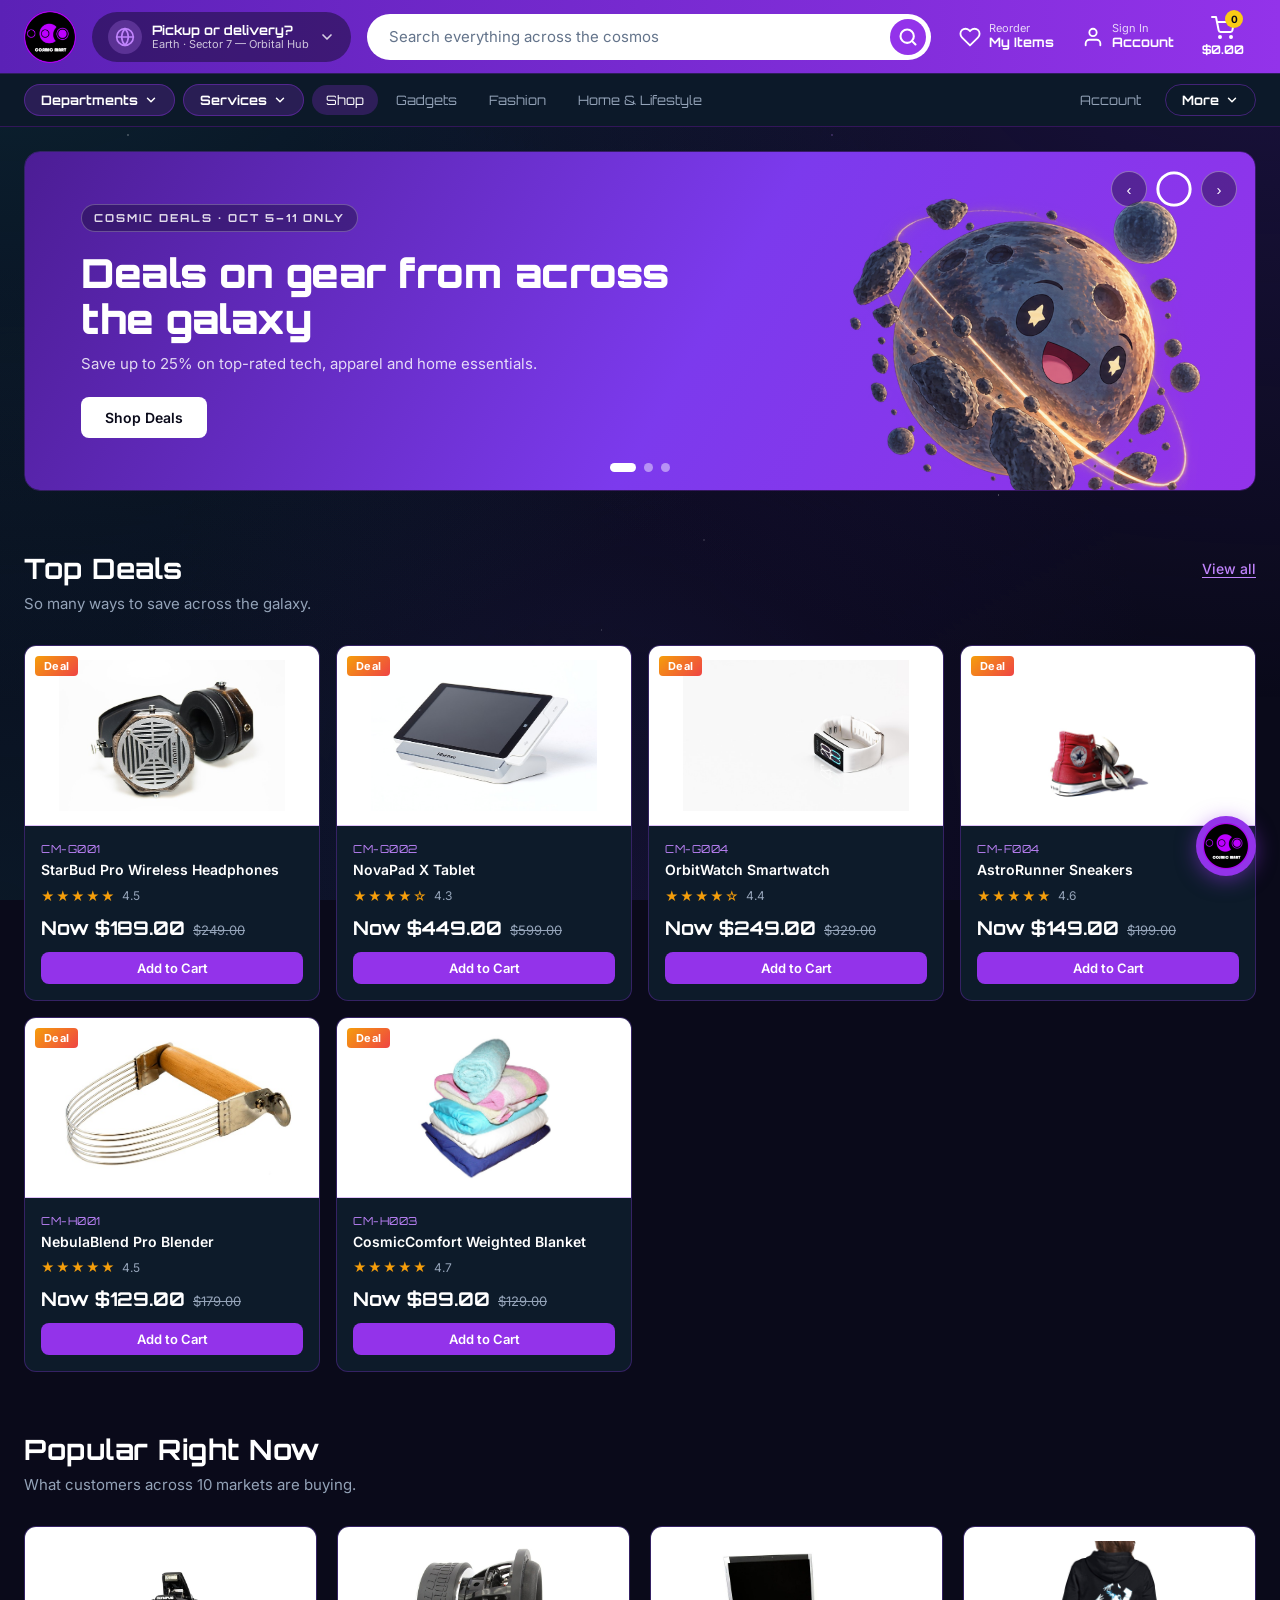
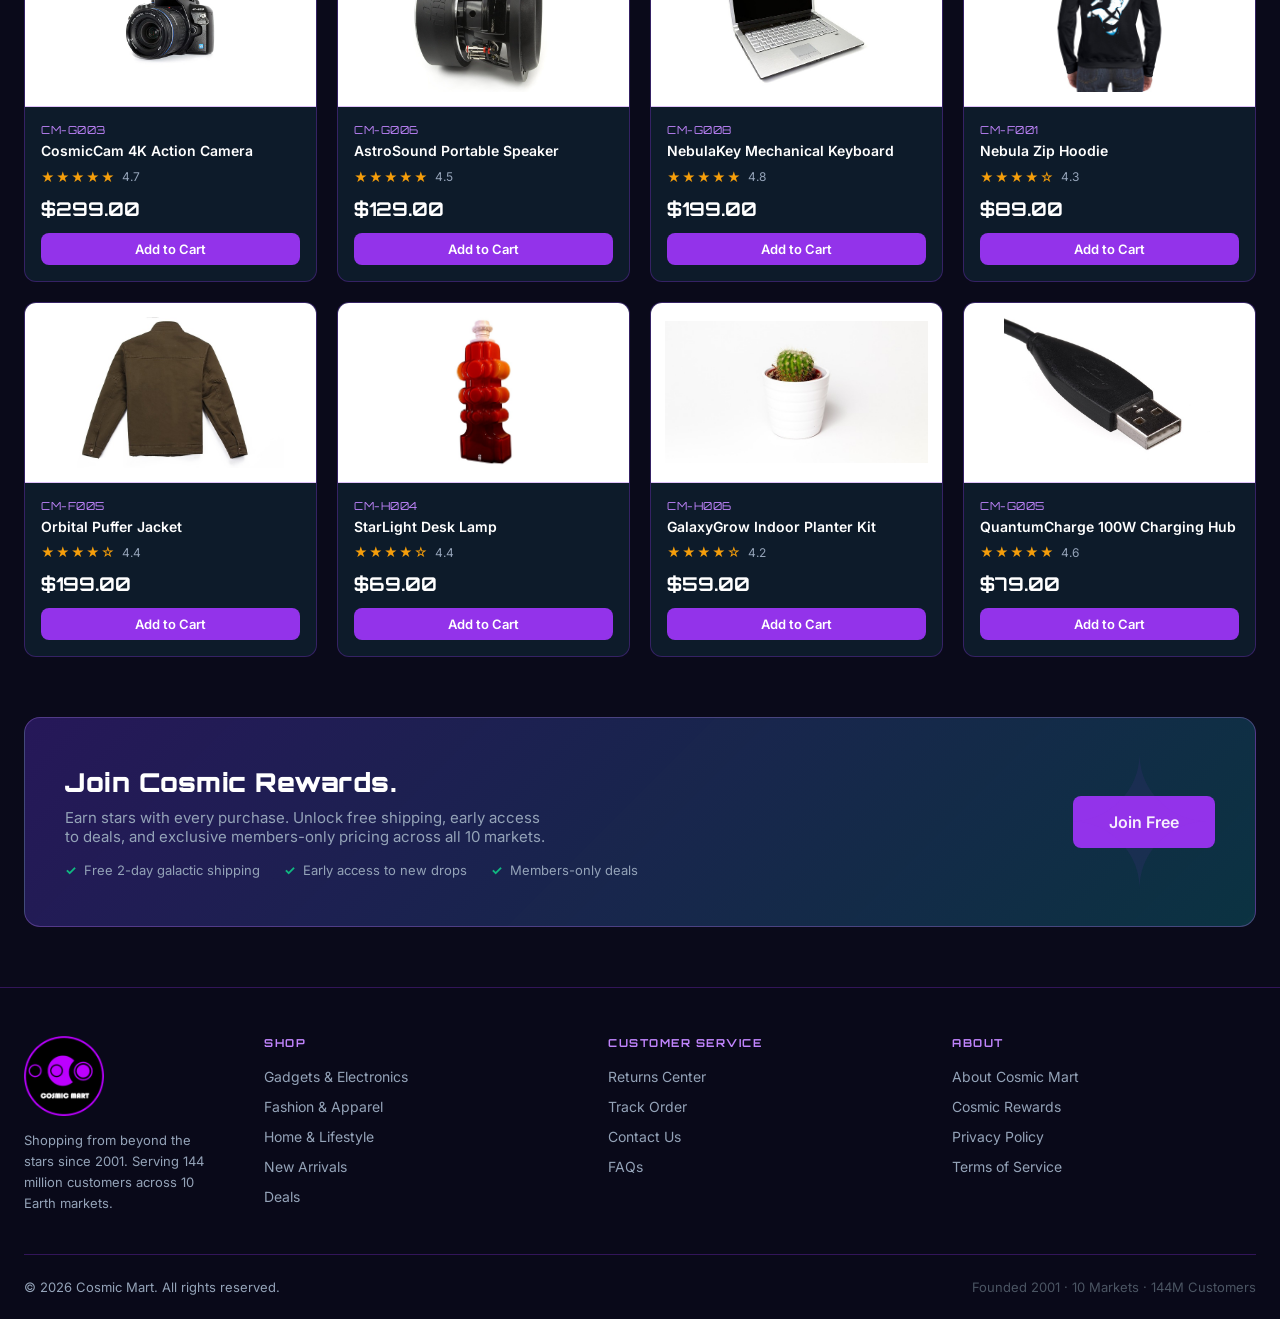
==== cosmic-mart/index.html @ d153343f "Cosmic Mart storefront + Returns Resolution Agent Static retail site with an embedded AI returns age" ====
<!DOCTYPE html>
<html lang="en">
<head>
  <meta charset="UTF-8"/>
  <meta name="viewport" content="width=device-width, initial-scale=1.0"/>
  <title>Cosmic Mart — Shop the Cosmos</title>
  <link rel="preconnect" href="https://fonts.googleapis.com">
  <link rel="preconnect" href="https://fonts.gstatic.com" crossorigin>
  <link href="https://fonts.googleapis.com/css2?family=Orbitron:wght@400;700;900&family=Inter:wght@300;400;500;600&display=swap" rel="stylesheet">
  <link rel="stylesheet" href="css/global.css">
  <link rel="stylesheet" href="css/components.css">
  <link rel="stylesheet" href="css/pages/home.css">
</head>
<body>

<nav class="cm-nav">
  <div class="cm-nav-main">
    <a href="index.html" class="cm-nav-logo">
      <img src="assets/logo.png" alt="Cosmic Mart" class="cm-logo-img">
    </a>
    <button type="button" class="cm-nav-location">
      <span class="cm-nav-location-icon">
        <svg width="20" height="20" viewBox="0 0 24 24" fill="none" stroke="currentColor" stroke-width="2" stroke-linecap="round" stroke-linejoin="round"><circle cx="12" cy="12" r="10"/><line x1="2" y1="12" x2="22" y2="12"/><path d="M12 2a15.3 15.3 0 0 1 4 10 15.3 15.3 0 0 1-4 10 15.3 15.3 0 0 1-4-10 15.3 15.3 0 0 1 4-10z"/></svg>
      </span>
      <span class="cm-nav-location-text">
        <strong>Pickup or delivery?</strong>
        <small>Earth &middot; Sector 7 &mdash; Orbital Hub</small>
      </span>
      <svg class="cm-nav-chevron" width="16" height="16" viewBox="0 0 24 24" fill="none" stroke="currentColor" stroke-width="2.5" stroke-linecap="round" stroke-linejoin="round"><polyline points="6 9 12 15 18 9"/></svg>
    </button>
    <form class="cm-nav-search" role="search" onsubmit="return false;">
      <input type="search" class="cm-nav-search-input" placeholder="Search everything across the cosmos" aria-label="Search Cosmic Mart">
      <button type="button" class="cm-nav-search-btn" aria-label="Search">
        <svg width="20" height="20" viewBox="0 0 24 24" fill="none" stroke="currentColor" stroke-width="2.5" stroke-linecap="round" stroke-linejoin="round"><circle cx="11" cy="11" r="8"/><line x1="21" y1="21" x2="16.65" y2="16.65"/></svg>
      </button>
    </form>
    <div class="cm-nav-actions">
      <a href="#" class="cm-nav-action cm-nav-action-reorder">
        <svg width="22" height="22" viewBox="0 0 24 24" fill="none" stroke="currentColor" stroke-width="2" stroke-linecap="round" stroke-linejoin="round"><path d="M20.84 4.61a5.5 5.5 0 0 0-7.78 0L12 5.67l-1.06-1.06a5.5 5.5 0 0 0-7.78 7.78l1.06 1.06L12 21.23l7.78-7.78 1.06-1.06a5.5 5.5 0 0 0 0-7.78z"/></svg>
        <span class="cm-nav-action-text">
          <small>Reorder</small>
          <strong>My Items</strong>
        </span>
      </a>
      <a href="account.html" class="cm-nav-action">
        <svg width="22" height="22" viewBox="0 0 24 24" fill="none" stroke="currentColor" stroke-width="2" stroke-linecap="round" stroke-linejoin="round"><path d="M20 21v-2a4 4 0 0 0-4-4H8a4 4 0 0 0-4 4v2"/><circle cx="12" cy="7" r="4"/></svg>
        <span class="cm-nav-action-text">
          <small>Sign In</small>
          <strong>Account</strong>
        </span>
      </a>
      <a href="#" class="cm-nav-cart">
        <span class="cm-nav-cart-icon">
          <svg width="24" height="24" viewBox="0 0 24 24" fill="none" stroke="currentColor" stroke-width="2" stroke-linecap="round" stroke-linejoin="round"><circle cx="9" cy="21" r="1"/><circle cx="20" cy="21" r="1"/><path d="M1 1h4l2.68 13.39a2 2 0 0 0 2 1.61h9.72a2 2 0 0 0 2-1.61L23 6H6"/></svg>
          <span class="cm-cart-badge">0</span>
        </span>
        <strong class="cm-nav-cart-total">$0.00</strong>
      </a>
    </div>
  </div>
  <div class="cm-nav-sub">
    <button type="button" class="cm-nav-pill cm-nav-pill-solid">
      Departments
      <svg width="14" height="14" viewBox="0 0 24 24" fill="none" stroke="currentColor" stroke-width="2.5" stroke-linecap="round" stroke-linejoin="round"><polyline points="6 9 12 15 18 9"/></svg>
    </button>
    <button type="button" class="cm-nav-pill cm-nav-pill-solid">
      Services
      <svg width="14" height="14" viewBox="0 0 24 24" fill="none" stroke="currentColor" stroke-width="2.5" stroke-linecap="round" stroke-linejoin="round"><polyline points="6 9 12 15 18 9"/></svg>
    </button>
    <ul class="cm-nav-links">
      <li><a href="index.html">Shop</a></li>
      <li><a href="gadgets.html">Gadgets</a></li>
      <li><a href="fashion.html">Fashion</a></li>
      <li><a href="home.html">Home &amp; Lifestyle</a></li>
    </ul>
    <div class="cm-nav-end">
      <a href="account.html" class="cm-nav-account">Account</a>
      <div class="cm-nav-more" id="cmNavMore">
        <button type="button" class="cm-nav-pill cm-nav-pill-more" id="cmMoreBtn" aria-haspopup="true" aria-expanded="false" aria-controls="cmMoreMenu">
          More
          <svg width="14" height="14" viewBox="0 0 24 24" fill="none" stroke="currentColor" stroke-width="2.5" stroke-linecap="round" stroke-linejoin="round"><polyline points="6 9 12 15 18 9"/></svg>
        </button>
        <div class="cm-nav-more-menu" id="cmMoreMenu" role="menu" hidden>
          <a href="returns.html" role="menuitem">Returns</a>
          <a href="#" role="menuitem">New Arrivals</a>
          <a href="#" role="menuitem">Cosmic Rewards</a>
          <a href="#" role="menuitem">Track Order</a>
          <a href="#" role="menuitem">Help</a>
        </div>
      </div>
    </div>
  </div>
</nav>

<main>
  <!-- Promo Carousel -->
  <section class="cm-carousel">
    <div class="cm-carousel-viewport" id="cmCarousel">
      <div class="cm-carousel-slide cm-carousel-slide-1 active">
        <span class="cm-carousel-eyebrow">Cosmic Deals · Oct 5–11 Only</span>
        <h2 class="cm-carousel-headline">Deals on gear from across the galaxy</h2>
        <p class="cm-carousel-sub">Save up to 25% on top-rated tech, apparel and home essentials.</p>
        <a href="gadgets.html" class="cm-btn cm-carousel-cta">Shop Deals</a>
        <div class="cm-carousel-planet cm-carousel-planet--asteroid">
          <img src="assets/planets/cosmic_planet_asteroid.png" alt="" aria-hidden="true" draggable="false">
        </div>
      </div>
      <div class="cm-carousel-slide cm-carousel-slide-2">
        <span class="cm-carousel-eyebrow">New Arrivals</span>
        <h2 class="cm-carousel-headline">Fresh drops from three star systems</h2>
        <p class="cm-carousel-sub">Just landed — the latest in cosmic fashion and lifestyle.</p>
        <a href="fashion.html" class="cm-btn cm-carousel-cta">Shop New</a>
        <div class="cm-carousel-planet cm-carousel-planet--ringed">
          <img src="assets/planets/cosmic_planet_ringed.png" alt="" aria-hidden="true" draggable="false">
        </div>
      </div>
      <div class="cm-carousel-slide cm-carousel-slide-3">
        <span class="cm-carousel-eyebrow">Cosmic Rewards</span>
        <h2 class="cm-carousel-headline">Free priority shipping on every order</h2>
        <p class="cm-carousel-sub">Join free and earn stars on everything you buy.</p>
        <a href="#rewards" class="cm-btn cm-carousel-cta">Join Free</a>
        <div class="cm-carousel-planet cm-carousel-planet--earthlike">
          <img src="assets/planets/cosmic_planet_earthlike.png" alt="" aria-hidden="true" draggable="false">
        </div>
      </div>

      <div class="cm-carousel-controls">
        <button type="button" class="cm-carousel-btn" id="cmCarouselPrev" aria-label="Previous slide">&#8249;</button>
        <div class="cm-carousel-progress" id="cmCarouselProgress" role="progressbar" aria-label="Time until the next advertisement">
          <svg viewBox="0 0 40 40" aria-hidden="true" focusable="false">
            <circle class="cm-progress-track" cx="20" cy="20" r="17"></circle>
            <circle class="cm-progress-bar" cx="20" cy="20" r="17"></circle>
          </svg>
        </div>
        <button type="button" class="cm-carousel-btn" id="cmCarouselNext" aria-label="Next slide">&#8250;</button>
      </div>

      <div class="cm-carousel-dots" id="cmCarouselDots">
        <button type="button" class="cm-carousel-dot active" aria-label="Go to slide 1"></button>
        <button type="button" class="cm-carousel-dot" aria-label="Go to slide 2"></button>
        <button type="button" class="cm-carousel-dot" aria-label="Go to slide 3"></button>
      </div>
    </div>
  </section>

  <!-- Top Deals -->
  <section class="cm-section">
    <div class="cm-section-head">
      <h2 class="cm-section-title">Top Deals</h2>
      <a href="gadgets.html" class="cm-view-all">View all</a>
    </div>
    <p class="cm-section-subtitle">So many ways to save across the galaxy.</p>
    <div class="cm-deals-grid" id="dealsGrid"></div>
  </section>

  <!-- Popular Products -->
  <section class="cm-section cm-section-tight" id="popular">
    <h2 class="cm-section-title">Popular Right Now</h2>
    <p class="cm-section-subtitle">What customers across 10 markets are buying.</p>
    <div class="cm-product-grid" id="popularGrid"></div>
  </section>

  <!-- Cosmic Rewards Banner -->
  <section class="cm-section cm-section-tight" id="rewards">
    <div class="cm-rewards-banner">
      <div class="cm-rewards-banner-content">
        <h2>Join Cosmic Rewards.</h2>
        <p>Earn stars with every purchase. Unlock free shipping, early access to deals, and exclusive members-only pricing across all 10 markets.</p>
        <div class="cm-rewards-perks">
          <span class="cm-rewards-perk">Free 2-day galactic shipping</span>
          <span class="cm-rewards-perk">Early access to new drops</span>
          <span class="cm-rewards-perk">Members-only deals</span>
        </div>
      </div>
      <div class="cm-rewards-cta">
        <a href="#" class="cm-btn cm-btn-primary">Join Free</a>
      </div>
    </div>
  </section>
</main>

<footer class="cm-footer">
  <div class="cm-footer-inner">
    <div class="cm-footer-top">
      <div class="cm-footer-brand">
        <img src="assets/logo.png" alt="Cosmic Mart" class="cm-footer-logo">
        <p>Shopping from beyond the stars since 2001. Serving 144 million customers across 10 Earth markets.</p>
      </div>
      <div class="cm-footer-col">
        <h4>Shop</h4>
        <ul>
          <li><a href="gadgets.html">Gadgets &amp; Electronics</a></li>
          <li><a href="fashion.html">Fashion &amp; Apparel</a></li>
          <li><a href="home.html">Home &amp; Lifestyle</a></li>
          <li><a href="#">New Arrivals</a></li>
          <li><a href="#">Deals</a></li>
        </ul>
      </div>
      <div class="cm-footer-col">
        <h4>Customer Service</h4>
        <ul>
          <li><a href="returns.html">Returns Center</a></li>
          <li><a href="#">Track Order</a></li>
          <li><a href="#">Contact Us</a></li>
          <li><a href="#">FAQs</a></li>
        </ul>
      </div>
      <div class="cm-footer-col">
        <h4>About</h4>
        <ul>
          <li><a href="#">About Cosmic Mart</a></li>
          <li><a href="#">Cosmic Rewards</a></li>
          <li><a href="#">Privacy Policy</a></li>
          <li><a href="#">Terms of Service</a></li>
        </ul>
      </div>
    </div>
    <div class="cm-footer-bottom">
      <p>© 2026 Cosmic Mart. All rights reserved.</p>
      <p class="cm-footer-meta">Founded 2001 · 10 Markets · 144M Customers</p>
    </div>
  </div>
</footer>

<script src="js/config.js"></script>
<script src="js/mock-data.js"></script>
<script src="js/global.js"></script>
<script>
  document.addEventListener('DOMContentLoaded', function () {

    /* ----- Product cards ----- */
    const DEALS = ['CM-G001','CM-G002','CM-G004','CM-F004','CM-H001','CM-H003'];
    const POPULAR = ['CM-G003','CM-G006','CM-G008','CM-F001','CM-F005','CM-H004','CM-H006','CM-G005'];

    function buildCard(p, isDeal) {
      const stars = Math.round(p.rating);
      const card = document.createElement('div');
      card.className = 'cm-product-card' + (isDeal ? ' cm-has-deal' : '');

      const badge = isDeal ? '<span class="cm-deal-badge">Deal</span>' : '';
      const price = isDeal && p.listPrice
        ? '<div class="cm-price-row"><span class="cm-price-now">Now $' + p.price.toFixed(2) + '</span>' +
          '<span class="cm-price-was">$' + p.listPrice.toFixed(2) + '</span></div>'
        : '<div class="cm-price-row"><span class="cm-price-now">$' + p.price.toFixed(2) + '</span></div>';

      card.innerHTML =
        '<div class="cm-product-img">' + badge +
          '<img src="assets/products/' + p.id + '.jpg" alt="' + p.name + '" loading="lazy">' +
        '</div>' +
        '<div class="cm-product-body">' +
          '<div class="cm-product-sku">' + p.id + '</div>' +
          '<div class="cm-product-name">' + p.name + '</div>' +
          '<div class="cm-rating"><span class="cm-stars">' + '★'.repeat(stars) + '☆'.repeat(5 - stars) + '</span><span class="cm-rating-num">' + p.rating + '</span></div>' +
          price +
          '<div class="cm-product-actions"><button class="cm-btn cm-btn-primary cm-btn-sm" onclick="alert(\'Added to cart!\')">Add to Cart</button></div>' +
        '</div>';
      return card;
    }

    function fillGrid(gridId, ids, isDeal) {
      const grid = document.getElementById(gridId);
      if (!grid || !window.mockData) return;
      ids.forEach(function (id) {
        const p = window.mockData.products.find(function (x) { return x.id === id; });
        if (p) grid.appendChild(buildCard(p, isDeal));
      });
    }

    fillGrid('dealsGrid', DEALS, true);
    fillGrid('popularGrid', POPULAR, false);

    /* ----- Promo carousel ----- */
    const root = document.getElementById('cmCarousel');
    if (!root) return;

    const slides = root.querySelectorAll('.cm-carousel-slide');
    const dots = Array.prototype.slice.call(document.querySelectorAll('#cmCarouselDots .cm-carousel-dot'));
    const progress = document.getElementById('cmCarouselProgress');
    const INTERVAL = 5000;
    let current = 0;
    let timer = null;

    // Replay the ring animation from zero. Removing the class alone is not
    // enough - the reflow is what makes the browser restart it.
    function restartCountdown() {
      if (!progress) return;
      progress.classList.remove('is-running');
      void progress.offsetWidth;
      progress.classList.add('is-running');
    }

    function show(i) {
      current = (i + slides.length) % slides.length;
      slides.forEach(function (s, n) { s.classList.toggle('active', n === current); });
      dots.forEach(function (d, n) { d.classList.toggle('active', n === current); });
      restartCountdown();
    }

    function start() {
      stop();
      timer = setInterval(function () { show(current + 1); }, INTERVAL);
    }

    function stop() {
      if (timer) { clearInterval(timer); timer = null; }
    }

    // Advancing manually restarts the timer so the new slide gets a full interval
    function go(i) {
      show(i);
      start();
    }

    document.getElementById('cmCarouselPrev').addEventListener('click', function () { go(current - 1); });
    document.getElementById('cmCarouselNext').addEventListener('click', function () { go(current + 1); });
    dots.forEach(function (d, n) { d.addEventListener('click', function () { go(n); }); });

    show(0);
    start();
  });
</script>
</body>
</html>
---- cosmic-mart/css/global.css ----
@import url('https://fonts.googleapis.com/css2?family=Orbitron:wght@400;700;900&family=Inter:wght@300;400;500;600&display=swap');

:root {
  --bg-primary:    #0a0a1a;
  --bg-secondary:  #0d1b2a;
  --accent:        #9333ea;
  --accent-hover:  #a855f7;
  --accent-glow:   #c084fc;
  --text-primary:  #ffffff;
  --text-secondary:#94a3b8;
  --success:       #10b981;
  --danger:        #ef4444;
  --nav-height:    122px;
  --border-purple: rgba(147, 51, 234, 0.3);
  --surface-white: #ffffff;
}

*, *::before, *::after {
  box-sizing: border-box;
  margin: 0;
  padding: 0;
}

html {
  scroll-behavior: smooth;
}

body {
  font-family: 'Inter', sans-serif;
  background-color: var(--bg-primary);
  color: var(--text-primary);
  min-height: 100vh;
  overflow-x: hidden;
  position: relative;
}

body::before {
  content: '';
  position: fixed;
  top: 0; left: 0; right: 0; bottom: 0;
  background:
    radial-gradient(ellipse at 0% 0%, rgba(13, 79, 92, 0.35) 0%, transparent 55%),
    radial-gradient(ellipse at 100% 0%, rgba(45, 27, 105, 0.45) 0%, transparent 55%),
    radial-gradient(ellipse at 50% 100%, rgba(45, 27, 105, 0.25) 0%, transparent 60%),
    radial-gradient(ellipse at 0% 100%, rgba(13, 79, 92, 0.2) 0%, transparent 50%);
  pointer-events: none;
  z-index: 0;
}

body::after {
  content: '';
  position: fixed;
  top: 0; left: 0; right: 0; bottom: 0;
  background-image:
    radial-gradient(1px 1px at 10% 15%, rgba(255,255,255,0.7) 0%, transparent 100%),
    radial-gradient(1px 1px at 25% 40%, rgba(255,255,255,0.5) 0%, transparent 100%),
    radial-gradient(1px 1px at 40% 8%, rgba(255,255,255,0.6) 0%, transparent 100%),
    radial-gradient(1px 1px at 55% 60%, rgba(255,255,255,0.4) 0%, transparent 100%),
    radial-gradient(1px 1px at 70% 25%, rgba(255,255,255,0.7) 0%, transparent 100%),
    radial-gradient(1px 1px at 85% 75%, rgba(255,255,255,0.5) 0%, transparent 100%),
    radial-gradient(1px 1px at 15% 80%, rgba(255,255,255,0.6) 0%, transparent 100%),
    radial-gradient(1px 1px at 90% 10%, rgba(255,255,255,0.5) 0%, transparent 100%),
    radial-gradient(1px 1px at 35% 90%, rgba(255,255,255,0.4) 0%, transparent 100%),
    radial-gradient(1px 1px at 60% 45%, rgba(255,255,255,0.6) 0%, transparent 100%),
    radial-gradient(1px 1px at 78% 55%, rgba(255,255,255,0.5) 0%, transparent 100%),
    radial-gradient(1px 1px at 5% 50%, rgba(255,255,255,0.4) 0%, transparent 100%),
    radial-gradient(1px 1px at 92% 40%, rgba(255,255,255,0.6) 0%, transparent 100%),
    radial-gradient(1px 1px at 47% 70%, rgba(255,255,255,0.3) 0%, transparent 100%),
    radial-gradient(1.5px 1.5px at 20% 20%, rgba(192, 132, 252, 0.5) 0%, transparent 100%),
    radial-gradient(1.5px 1.5px at 65% 15%, rgba(192, 132, 252, 0.4) 0%, transparent 100%),
    radial-gradient(1.5px 1.5px at 80% 85%, rgba(192, 132, 252, 0.3) 0%, transparent 100%);
  pointer-events: none;
  z-index: 0;
}

main, header, footer, section, nav {
  position: relative;
  z-index: 1;
}

/* Keep in-page anchor targets clear of the sticky header */
section[id] {
  scroll-margin-top: calc(var(--nav-height) + 16px);
}

/* Navigation */
.cm-nav {
  position: sticky;
  top: 0;
  z-index: 1000;
  background: rgba(10, 10, 26, 0.92);
  border-bottom: 1px solid var(--border-purple);
  transition: backdrop-filter 0.3s, box-shadow 0.3s;
}

.cm-nav.scrolled {
  backdrop-filter: blur(16px);
  box-shadow: 0 4px 24px rgba(147, 51, 234, 0.15);
}

/* Row 1 — brand bar */
.cm-nav-main {
  display: flex;
  align-items: center;
  gap: 16px;
  padding: 10px 24px;
  background: linear-gradient(90deg, #5b21b6 0%, #9333ea 100%);
}

.cm-nav-logo {
  flex-shrink: 0;
  text-decoration: none;
  display: flex;
  align-items: center;
}

.cm-logo-img {
  height: 52px;
  width: auto;
  display: block;
  object-fit: contain;
}

/* Location pill */
.cm-nav-location {
  display: flex;
  align-items: center;
  gap: 10px;
  flex-shrink: 0;
  max-width: 300px;
  padding: 8px 16px;
  border: none;
  border-radius: 9999px;
  background: rgba(10, 10, 26, 0.45);
  color: var(--text-primary);
  cursor: pointer;
  text-align: left;
  font-family: 'Inter', sans-serif;
  transition: background 0.2s;
}

.cm-nav-location:hover {
  background: rgba(10, 10, 26, 0.65);
}

.cm-nav-location-icon {
  display: flex;
  align-items: center;
  justify-content: center;
  flex-shrink: 0;
  width: 34px;
  height: 34px;
  border-radius: 50%;
  background: rgba(192, 132, 252, 0.25);
  color: var(--accent-glow);
}

.cm-nav-location-text {
  display: flex;
  flex-direction: column;
  min-width: 0;
  line-height: 1.25;
}

.cm-nav-location-text strong {
  font-family: 'Orbitron', sans-serif;
  font-size: 13px;
  font-weight: 700;
  white-space: nowrap;
}

.cm-nav-location-text small {
  font-size: 11px;
  color: rgba(255, 255, 255, 0.75);
  white-space: nowrap;
  overflow: hidden;
  text-overflow: ellipsis;
}

.cm-nav-chevron {
  flex-shrink: 0;
  opacity: 0.8;
}

/* Search bar */
.cm-nav-search {
  position: relative;
  display: flex;
  align-items: center;
  flex: 1;
  min-width: 0;
}

.cm-nav-search-input {
  width: 100%;
  height: 46px;
  padding: 0 56px 0 22px;
  border: none;
  border-radius: 9999px;
  background: #ffffff;
  color: #0a0a1a;
  font-family: 'Inter', sans-serif;
  font-size: 15px;
}

.cm-nav-search-input::placeholder {
  color: #64748b;
}

.cm-nav-search-input:focus {
  outline: 2px solid var(--accent-glow);
  outline-offset: 2px;
}

.cm-nav-search-btn {
  position: absolute;
  right: 5px;
  display: flex;
  align-items: center;
  justify-content: center;
  width: 36px;
  height: 36px;
  border: none;
  border-radius: 50%;
  background: var(--accent);
  color: #ffffff;
  cursor: pointer;
  transition: background 0.2s;
}

.cm-nav-search-btn:hover {
  background: #5b21b6;
}

/* Header actions */
.cm-nav-actions {
  display: flex;
  align-items: center;
  gap: 4px;
  flex-shrink: 0;
}

.cm-nav-action {
  display: flex;
  align-items: center;
  gap: 8px;
  padding: 8px 12px;
  border-radius: 9999px;
  color: var(--text-primary);
  text-decoration: none;
  transition: background 0.2s;
}

.cm-nav-action:hover {
  background: rgba(10, 10, 26, 0.35);
}

.cm-nav-action-text {
  display: flex;
  flex-direction: column;
  line-height: 1.2;
}

.cm-nav-action-text small {
  font-size: 11px;
  color: rgba(255, 255, 255, 0.8);
}

.cm-nav-action-text strong {
  font-family: 'Orbitron', sans-serif;
  font-size: 13px;
  font-weight: 700;
  white-space: nowrap;
}

/* Cart */
.cm-nav-cart {
  display: flex;
  flex-direction: column;
  align-items: center;
  gap: 2px;
  padding: 6px 12px;
  border-radius: 12px;
  color: var(--text-primary);
  text-decoration: none;
  transition: background 0.2s;
}

.cm-nav-cart:hover {
  background: rgba(10, 10, 26, 0.35);
}

.cm-nav-cart-icon {
  position: relative;
  display: flex;
}

.cm-nav-cart-total {
  font-family: 'Orbitron', sans-serif;
  font-size: 12px;
  font-weight: 700;
}

.cm-cart-badge {
  position: absolute;
  top: -6px;
  right: -8px;
  background: #facc15;
  color: #0a0a1a;
  font-size: 10px;
  font-weight: 700;
  width: 18px;
  height: 18px;
  border-radius: 50%;
  display: flex;
  align-items: center;
  justify-content: center;
}

/* Row 2 — category bar */
.cm-nav-sub {
  display: flex;
  align-items: center;
  gap: 8px;
  padding: 10px 24px;
  background: rgba(13, 27, 42, 0.96);
  border-top: 1px solid rgba(147, 51, 234, 0.25);
}


.cm-nav-pill {
  display: inline-flex;
  align-items: center;
  gap: 6px;
  flex-shrink: 0;
  padding: 7px 16px;
  border: 1px solid rgba(147, 51, 234, 0.4);
  border-radius: 9999px;
  background: transparent;
  color: var(--text-primary);
  font-family: 'Orbitron', sans-serif;
  font-size: 13px;
  font-weight: 700;
  cursor: pointer;
  white-space: nowrap;
  transition: background 0.2s, border-color 0.2s;
}

.cm-nav-pill:hover {
  background: var(--accent);
  border-color: var(--accent);
}

.cm-nav-pill-solid {
  background: rgba(147, 51, 234, 0.22);
}

/* Account + More sit together at the far right, separated from the genres */
.cm-nav-end {
  display: flex;
  align-items: center;
  gap: 10px;
  flex-shrink: 0;
  margin-left: auto;
  padding-left: 24px;
}

.cm-nav-account {
  color: var(--text-secondary);
  text-decoration: none;
  font-family: 'Orbitron', sans-serif;
  font-size: 13px;
  padding: 7px 14px;
  border-radius: 9999px;
  white-space: nowrap;
  transition: color 0.2s, background 0.2s;
}

.cm-nav-account:hover,
.cm-nav-account.active {
  color: var(--text-primary);
  background: rgba(147, 51, 234, 0.25);
}

.cm-nav-more {
  position: relative;
}

.cm-nav-more-menu {
  position: absolute;
  top: calc(100% + 10px);
  right: 0;
  min-width: 200px;
  padding: 8px;
  background: #0d1b2a;
  border: 1px solid var(--accent);
  border-radius: 12px;
  box-shadow: 0 16px 40px rgba(0, 0, 0, 0.55);
  z-index: 300;
}

.cm-nav-more-menu[hidden] {
  display: none;
}

.cm-nav-more-menu a {
  display: block;
  padding: 10px 14px;
  border-radius: 8px;
  color: var(--text-secondary);
  text-decoration: none;
  font-family: 'Orbitron', sans-serif;
  font-size: 13px;
  white-space: nowrap;
  transition: color 0.2s, background 0.2s;
}

.cm-nav-more-menu a:hover {
  color: var(--text-primary);
  background: rgba(147, 51, 234, 0.3);
}

/* The genre links are the scroll container on narrow screens - .cm-nav-sub
   must stay overflow-visible or it would clip the More dropdown. */
.cm-nav-links {
  display: flex;
  align-items: center;
  gap: 4px;
  min-width: 0;
  list-style: none;
  overflow-x: auto;
  scrollbar-width: none;
}

.cm-nav-links::-webkit-scrollbar {
  display: none;
}

.cm-nav-links li {
  flex-shrink: 0;
}

.cm-nav-links a {
  display: block;
  color: var(--text-secondary);
  text-decoration: none;
  font-family: 'Orbitron', sans-serif;
  font-size: 13px;
  padding: 7px 14px;
  border-radius: 9999px;
  transition: color 0.2s, background 0.2s;
  white-space: nowrap;
}

.cm-nav-links a:hover,
.cm-nav-links a.active {
  color: var(--text-primary);
  background: rgba(147, 51, 234, 0.25);
}

/* Sections */
.cm-section {
  padding: 60px 24px;
  max-width: 1280px;
  margin: 0 auto;
}

.cm-section-title {
  font-family: 'Orbitron', sans-serif;
  font-size: 28px;
  font-weight: 700;
  color: var(--text-primary);
  margin-bottom: 8px;
  letter-spacing: 0.5px;
}

.cm-section-subtitle {
  color: var(--text-secondary);
  font-size: 15px;
  margin-bottom: 32px;
}

/* Buttons */
.cm-btn {
  display: inline-flex;
  align-items: center;
  justify-content: center;
  gap: 8px;
  padding: 12px 24px;
  border-radius: 8px;
  font-family: 'Inter', sans-serif;
  font-size: 14px;
  font-weight: 600;
  cursor: pointer;
  border: none;
  text-decoration: none;
  transition: all 0.2s;
  white-space: nowrap;
}

.cm-btn-primary {
  background: var(--accent);
  color: white;
}

.cm-btn-primary:hover {
  background: var(--accent-hover);
  box-shadow: 0 4px 16px rgba(147, 51, 234, 0.4);
  transform: translateY(-1px);
}

.cm-btn-secondary {
  background: transparent;
  color: var(--accent-glow);
  border: 1px solid var(--border-purple);
}

.cm-btn-secondary:hover {
  background: rgba(147, 51, 234, 0.1);
  border-color: var(--accent);
  color: white;
}

.cm-btn-sm {
  padding: 8px 16px;
  font-size: 13px;
}

/* Badges */
.cm-badge {
  display: inline-flex;
  align-items: center;
  padding: 2px 8px;
  border-radius: 4px;
  font-size: 11px;
  font-weight: 600;
  letter-spacing: 0.3px;
}

.cm-badge-purple {
  background: rgba(147, 51, 234, 0.2);
  color: var(--accent-glow);
  border: 1px solid var(--border-purple);
}

.cm-badge-success {
  background: rgba(16, 185, 129, 0.15);
  color: var(--success);
}

/* Footer */
.cm-footer {
  background: rgba(10, 10, 26, 0.95);
  border-top: 1px solid var(--border-purple);
  padding: 48px 24px 24px;
  position: relative;
  z-index: 1;
}

.cm-footer-inner {
  max-width: 1280px;
  margin: 0 auto;
}

.cm-footer-top {
  display: grid;
  grid-template-columns: 200px repeat(3, 1fr);
  gap: 40px;
  margin-bottom: 40px;
}

.cm-footer-brand p {
  color: var(--text-secondary);
  font-size: 13px;
  margin-top: 12px;
  line-height: 1.6;
}

.cm-footer-col h4 {
  font-family: 'Orbitron', sans-serif;
  font-size: 11px;
  font-weight: 700;
  letter-spacing: 1.5px;
  text-transform: uppercase;
  color: var(--accent-glow);
  margin-bottom: 16px;
}

.cm-footer-col ul {
  list-style: none;
  display: flex;
  flex-direction: column;
  gap: 10px;
}

.cm-footer-col ul a {
  color: var(--text-secondary);
  text-decoration: none;
  font-size: 14px;
  transition: color 0.2s;
}

.cm-footer-col ul a:hover {
  color: var(--text-primary);
}

.cm-footer-bottom {
  border-top: 1px solid var(--border-purple);
  padding-top: 24px;
  display: flex;
  align-items: center;
  justify-content: space-between;
}

.cm-footer-bottom p {
  color: var(--text-secondary);
  font-size: 13px;
}

.cm-footer-meta {
  font-size: 12px;
}

.cm-footer-bottom .cm-footer-meta {
  color: #4b5563;
}

/* Responsive */
@media (max-width: 1024px) {
  .cm-nav-location,
  .cm-nav-action-reorder {
    display: none;
  }
}

@media (max-width: 768px) {
  .cm-nav-main {
    flex-wrap: wrap;
    gap: 12px;
  }
  .cm-nav-search {
    order: 3;
    flex-basis: 100%;
  }
  .cm-nav-actions {
    margin-left: auto;
  }
  .cm-nav-pill-more {
    margin-left: 0;
  }
  .cm-footer-top {
    grid-template-columns: 1fr 1fr;
  }
}
---- cosmic-mart/css/components.css ----
/* ===== PRODUCT CARDS ===== */
.cm-product-grid {
  display: grid;
  grid-template-columns: repeat(4, 1fr);
  gap: 20px;
}

.cm-product-card {
  background: var(--bg-secondary);
  border: 1px solid var(--border-purple);
  border-radius: 12px;
  overflow: hidden;
  display: flex;
  flex-direction: column;
  transition: transform 0.2s, box-shadow 0.2s;
}

.cm-product-card:hover {
  transform: translateY(-4px);
  box-shadow: 0 12px 32px rgba(147, 51, 234, 0.2);
  border-color: rgba(147, 51, 234, 0.6);
}

.cm-product-img {
  height: 180px;
  display: flex;
  align-items: center;
  justify-content: center;
  background: var(--surface-white);
  border-bottom: 1px solid var(--border-purple);
  overflow: hidden;
}

.cm-product-img img {
  width: 100%;
  height: 100%;
  object-fit: contain;
  padding: 14px;
  display: block;
}

.cm-product-body {
  padding: 16px;
  flex: 1;
  display: flex;
  flex-direction: column;
}

.cm-product-sku {
  font-size: 11px;
  color: var(--accent-glow);
  font-family: 'Orbitron', sans-serif;
  letter-spacing: 0.5px;
  margin-bottom: 4px;
}

.cm-product-name {
  font-size: 14px;
  font-weight: 600;
  color: var(--text-primary);
  margin-bottom: 8px;
  line-height: 1.4;
  flex: 1;
}

.cm-rating {
  display: flex;
  align-items: center;
  gap: 6px;
  margin-bottom: 12px;
}

.cm-stars {
  color: #f59e0b;
  font-size: 13px;
  letter-spacing: 1px;
}

.cm-rating-num {
  font-size: 12px;
  color: var(--text-secondary);
}

.cm-product-price {
  font-size: 20px;
  font-weight: 700;
  color: var(--text-primary);
  margin-bottom: 12px;
  font-family: 'Orbitron', sans-serif;
}

.cm-product-actions {
  display: flex;
  gap: 8px;
}

.cm-product-actions .cm-btn {
  flex: 1;
}

/* ===== RETURNS PAGE CHAT WIDGET ===== */
.cm-chat {
  background: var(--bg-secondary);
  border: 1px solid var(--border-purple);
  border-radius: 16px;
  display: flex;
  flex-direction: column;
  height: 500px;
  overflow: hidden;
}

.cm-chat-header {
  background: linear-gradient(135deg, var(--accent), #7c3aed);
  padding: 16px 20px;
  display: flex;
  align-items: center;
  gap: 12px;
  flex-shrink: 0;
}

.cm-chat-header-icon {
  width: 36px;
  height: 36px;
  background: rgba(255,255,255,0.15);
  border-radius: 50%;
  display: flex;
  align-items: center;
  justify-content: center;
  font-size: 18px;
}

.cm-chat-header-info h3 {
  font-family: 'Orbitron', sans-serif;
  font-size: 14px;
  font-weight: 700;
  color: white;
  letter-spacing: 0.5px;
}

.cm-chat-header-info p {
  font-size: 12px;
  color: rgba(255,255,255,0.75);
  margin-top: 2px;
}

.cm-chat-header-badge {
  margin-left: auto;
  background: rgba(255,255,255,0.2);
  color: white;
  font-size: 10px;
  font-weight: 700;
  padding: 3px 8px;
  border-radius: 12px;
  letter-spacing: 0.5px;
}

.cm-chat-messages {
  flex: 1;
  overflow-y: auto;
  padding: 20px;
  display: flex;
  flex-direction: column;
  gap: 12px;
  scrollbar-width: thin;
  scrollbar-color: var(--border-purple) transparent;
}

.cm-chat-messages::-webkit-scrollbar {
  width: 4px;
}
.cm-chat-messages::-webkit-scrollbar-track {
  background: transparent;
}
.cm-chat-messages::-webkit-scrollbar-thumb {
  background: var(--border-purple);
  border-radius: 2px;
}

.cm-bubble-user,
.cm-bubble-agent,
.cm-bubble-system {
  max-width: 80%;
  padding: 12px 16px;
  border-radius: 12px;
  font-size: 14px;
  line-height: 1.5;
}

.cm-bubble-user {
  align-self: flex-end;
  background: rgba(147, 51, 234, 0.25);
  border: 1px solid rgba(147, 51, 234, 0.4);
  color: var(--text-primary);
  border-bottom-right-radius: 4px;
}

.cm-bubble-agent {
  align-self: flex-start;
  background: rgba(13, 27, 42, 0.8);
  border: 1px solid var(--border-purple);
  color: var(--text-primary);
  border-bottom-left-radius: 4px;
}

.cm-bubble-system {
  align-self: center;
  background: rgba(147, 51, 234, 0.1);
  border: 1px dashed var(--border-purple);
  color: var(--text-secondary);
  font-size: 12px;
  font-style: italic;
  text-align: center;
  max-width: 90%;
}

.cm-bubble-agent strong {
  color: var(--accent-glow);
}

.cm-typing {
  align-self: flex-start;
  background: rgba(13, 27, 42, 0.8);
  border: 1px solid var(--border-purple);
  border-radius: 12px;
  border-bottom-left-radius: 4px;
  padding: 14px 20px;
  display: flex;
  gap: 5px;
  align-items: center;
}

.cm-typing span {
  width: 7px;
  height: 7px;
  background: var(--accent-glow);
  border-radius: 50%;
  display: inline-block;
  animation: typing-bounce 1.2s infinite ease-in-out;
}

.cm-typing span:nth-child(2) { animation-delay: 0.2s; }
.cm-typing span:nth-child(3) { animation-delay: 0.4s; }

@keyframes typing-bounce {
  0%, 80%, 100% { transform: translateY(0); opacity: 0.4; }
  40% { transform: translateY(-6px); opacity: 1; }
}

.cm-chat-input {
  border-top: 1px solid var(--border-purple);
  padding: 16px;
  display: flex;
  gap: 10px;
  flex-shrink: 0;
  background: rgba(10, 10, 26, 0.5);
}

.cm-chat-input input {
  flex: 1;
  background: rgba(13, 27, 42, 0.8);
  border: 1px solid var(--border-purple);
  border-radius: 8px;
  padding: 10px 16px;
  color: var(--text-primary);
  font-family: 'Inter', sans-serif;
  font-size: 14px;
  outline: none;
  transition: border-color 0.2s;
}

.cm-chat-input input::placeholder {
  color: var(--text-secondary);
}

.cm-chat-input input:focus {
  border-color: var(--accent);
  box-shadow: 0 0 0 3px rgba(147, 51, 234, 0.1);
}

.cm-chat-input button {
  background: var(--accent);
  color: white;
  border: none;
  border-radius: 8px;
  padding: 10px 20px;
  cursor: pointer;
  font-family: 'Inter', sans-serif;
  font-size: 14px;
  font-weight: 600;
  transition: background 0.2s, box-shadow 0.2s;
  white-space: nowrap;
}

.cm-chat-input button:hover {
  background: var(--accent-hover);
  box-shadow: 0 4px 12px rgba(147, 51, 234, 0.4);
}

.cm-chat-input button:disabled {
  opacity: 0.5;
  cursor: not-allowed;
}

/* ===== ORDER LOOKUP ===== */
.cm-order-lookup {
  background: var(--bg-secondary);
  border: 1px solid var(--border-purple);
  border-radius: 12px;
  padding: 24px;
  margin-bottom: 24px;
}

.cm-order-lookup h3 {
  font-family: 'Orbitron', sans-serif;
  font-size: 14px;
  font-weight: 700;
  color: var(--accent-glow);
  letter-spacing: 0.5px;
  margin-bottom: 12px;
  text-transform: uppercase;
}

.cm-order-lookup-row {
  display: flex;
  gap: 12px;
  align-items: center;
}

.cm-order-lookup input {
  flex: 1;
  background: rgba(10, 10, 26, 0.8);
  border: 1px solid var(--border-purple);
  border-radius: 8px;
  padding: 12px 16px;
  color: var(--text-primary);
  font-family: 'Inter', sans-serif;
  font-size: 14px;
  outline: none;
  transition: border-color 0.2s;
}

.cm-order-lookup input::placeholder {
  color: var(--text-secondary);
}

.cm-order-lookup input:focus {
  border-color: var(--accent);
}

.cm-order-info {
  margin-top: 16px;
  padding: 12px 16px;
  background: rgba(16, 185, 129, 0.1);
  border: 1px solid rgba(16, 185, 129, 0.3);
  border-radius: 8px;
  color: var(--success);
  font-size: 13px;
  display: none;
}

.cm-order-info.visible {
  display: block;
}

/* ===== POLICY SIDEBAR ===== */
.cm-policy-sidebar {
  display: flex;
  flex-direction: column;
  gap: 20px;
}

.cm-policy-card {
  background: var(--bg-secondary);
  border: 1px solid var(--border-purple);
  border-radius: 12px;
  padding: 20px;
}

.cm-policy-card h3 {
  font-family: 'Orbitron', sans-serif;
  font-size: 12px;
  font-weight: 700;
  color: var(--accent-glow);
  letter-spacing: 1px;
  text-transform: uppercase;
  margin-bottom: 16px;
}

.cm-policy-item {
  display: flex;
  align-items: center;
  justify-content: space-between;
  padding: 10px 0;
  border-bottom: 1px solid rgba(147, 51, 234, 0.1);
  font-size: 13px;
}

.cm-policy-item:last-child {
  border-bottom: none;
  padding-bottom: 0;
}

.cm-policy-item-label {
  color: var(--text-secondary);
}

.cm-policy-item-value {
  color: var(--text-primary);
  font-weight: 600;
  font-family: 'Orbitron', sans-serif;
  font-size: 11px;
}

/* ===== GLOBAL CHAT WIDGET ===== */
.cm-global-chat-btn {
  position: fixed;
  bottom: 24px;
  right: 24px;
  width: 60px;
  height: 60px;
  background: var(--accent);
  border: none;
  border-radius: 50%;
  cursor: pointer;
  display: flex;
  align-items: center;
  justify-content: center;
  z-index: 9999;
  box-shadow: 0 4px 20px rgba(147, 51, 234, 0.5);
  transition: box-shadow 0.3s, transform 0.2s;
  animation: pulse-btn 3s infinite;
}

.cm-global-chat-btn:hover {
  box-shadow: 0 0 28px rgba(147, 51, 234, 0.7);
  transform: scale(1.08);
  animation: none;
}

@keyframes pulse-btn {
  0%, 100% { box-shadow: 0 4px 20px rgba(147, 51, 234, 0.5); }
  50% { box-shadow: 0 4px 32px rgba(147, 51, 234, 0.8), 0 0 0 8px rgba(147, 51, 234, 0.1); }
}

.cm-global-chat-popup {
  position: fixed;
  bottom: 96px;
  right: 24px;
  width: 340px;
  background: #1a1030;
  border: 1px solid rgba(147, 51, 234, 0.5);
  border-radius: 16px;
  box-shadow: 0 16px 48px rgba(0,0,0,0.6), 0 0 40px rgba(147, 51, 234, 0.15);
  z-index: 9998;
  overflow: hidden;
  display: none;
  flex-direction: column;
  animation: popup-in 0.25s ease-out;
}

.cm-global-chat-popup.open {
  display: flex;
}

@keyframes popup-in {
  from { opacity: 0; transform: translateY(16px) scale(0.96); }
  to   { opacity: 1; transform: translateY(0) scale(1); }
}

.cm-global-chat-header {
  padding: 20px;
  display: flex;
  align-items: flex-start;
  gap: 14px;
  border-bottom: 1px solid rgba(147, 51, 234, 0.2);
  position: relative;
}

.cm-global-chat-header-icon {
  width: 48px;
  height: 48px;
  background: var(--accent);
  border-radius: 50%;
  display: flex;
  align-items: center;
  justify-content: center;
  flex-shrink: 0;
}

.cm-global-chat-header-text h4 {
  font-family: 'Inter', sans-serif;
  font-size: 18px;
  font-weight: 700;
  color: var(--text-primary);
  display: flex;
  align-items: center;
  gap: 8px;
}

.cm-global-ai-badge {
  font-size: 10px;
  font-weight: 600;
  color: var(--accent-glow);
  background: rgba(147, 51, 234, 0.2);
  border: 1px solid var(--border-purple);
  padding: 2px 7px;
  border-radius: 10px;
  letter-spacing: 0.5px;
  vertical-align: middle;
}

.cm-global-chat-header-text p {
  font-size: 13px;
  color: var(--text-secondary);
  margin-top: 4px;
  line-height: 1.5;
}

.cm-global-close-btn {
  position: absolute;
  top: 16px;
  right: 16px;
  background: none;
  border: none;
  color: var(--text-secondary);
  cursor: pointer;
  font-size: 20px;
  line-height: 1;
  padding: 4px;
  border-radius: 4px;
  transition: color 0.2s;
}

.cm-global-close-btn:hover {
  color: var(--text-primary);
}

.cm-global-chat-options {
  padding: 20px;
  display: flex;
  flex-direction: column;
  gap: 10px;
}

.cm-global-option-btn {
  background: rgba(147, 51, 234, 0.1);
  border: 1px solid rgba(147, 51, 234, 0.35);
  border-radius: 10px;
  padding: 14px 18px;
  color: var(--text-primary);
  cursor: pointer;
  font-family: 'Inter', sans-serif;
  font-size: 14px;
  font-weight: 500;
  text-align: left;
  display: flex;
  align-items: center;
  gap: 10px;
  transition: all 0.2s;
}

.cm-global-option-btn:hover {
  background: rgba(147, 51, 234, 0.2);
  border-color: var(--accent);
  transform: translateX(4px);
}

.cm-global-option-icon {
  font-size: 20px;
  width: 28px;
  text-align: center;
}

/* Expanded chat state */
.cm-global-chat-expanded {
  display: none;
  flex-direction: column;
  height: 420px;
}

.cm-global-chat-expanded.visible {
  display: flex;
}

.cm-global-messages {
  flex: 1;
  overflow-y: auto;
  padding: 16px;
  display: flex;
  flex-direction: column;
  gap: 10px;
  scrollbar-width: thin;
  scrollbar-color: var(--border-purple) transparent;
}

.cm-global-bubble-user {
  align-self: flex-end;
  background: rgba(147, 51, 234, 0.25);
  border: 1px solid rgba(147, 51, 234, 0.4);
  color: var(--text-primary);
  padding: 10px 14px;
  border-radius: 10px;
  border-bottom-right-radius: 3px;
  font-size: 13px;
  max-width: 80%;
  line-height: 1.5;
}

.cm-global-bubble-agent {
  align-self: flex-start;
  background: rgba(13, 27, 42, 0.9);
  border: 1px solid var(--border-purple);
  color: var(--text-primary);
  padding: 10px 14px;
  border-radius: 10px;
  border-bottom-left-radius: 3px;
  font-size: 13px;
  max-width: 80%;
  line-height: 1.5;
}

.cm-global-typing {
  align-self: flex-start;
  background: rgba(13, 27, 42, 0.9);
  border: 1px solid var(--border-purple);
  border-radius: 10px;
  border-bottom-left-radius: 3px;
  padding: 12px 16px;
  display: flex;
  gap: 4px;
  align-items: center;
}

.cm-global-typing span {
  width: 6px;
  height: 6px;
  background: var(--accent-glow);
  border-radius: 50%;
  animation: typing-bounce 1.2s infinite ease-in-out;
}

.cm-global-typing span:nth-child(2) { animation-delay: 0.2s; }
.cm-global-typing span:nth-child(3) { animation-delay: 0.4s; }

.cm-global-chat-input-row {
  border-top: 1px solid rgba(147, 51, 234, 0.2);
  padding: 12px;
  display: flex;
  gap: 8px;
}

.cm-global-chat-input-row input {
  flex: 1;
  background: rgba(10, 10, 26, 0.8);
  border: 1px solid var(--border-purple);
  border-radius: 8px;
  padding: 9px 14px;
  color: var(--text-primary);
  font-family: 'Inter', sans-serif;
  font-size: 13px;
  outline: none;
}

.cm-global-chat-input-row input::placeholder {
  color: var(--text-secondary);
}

.cm-global-chat-input-row input:focus {
  border-color: var(--accent);
}

.cm-global-chat-input-row button {
  background: var(--accent);
  color: white;
  border: none;
  border-radius: 8px;
  padding: 9px 16px;
  cursor: pointer;
  font-size: 13px;
  font-weight: 600;
  font-family: 'Inter', sans-serif;
  transition: background 0.2s;
}

.cm-global-chat-input-row button:hover {
  background: var(--accent-hover);
}

.cm-global-chat-input-row button:disabled {
  opacity: 0.5;
  cursor: not-allowed;
}

.cm-global-back-btn {
  background: none;
  border: none;
  color: var(--accent-glow);
  cursor: pointer;
  font-size: 12px;
  padding: 8px 16px;
  font-family: 'Inter', sans-serif;
  display: flex;
  align-items: center;
  gap: 6px;
  border-bottom: 1px solid rgba(147, 51, 234, 0.2);
  width: 100%;
  transition: color 0.2s;
}

.cm-global-back-btn:hover {
  color: white;
}

/* ===== HOW IT WORKS ===== */
.cm-how-it-works {
  display: grid;
  grid-template-columns: repeat(3, 1fr);
  gap: 24px;
  margin-top: 32px;
}

.cm-how-step {
  background: var(--bg-secondary);
  border: 1px solid var(--border-purple);
  border-radius: 12px;
  padding: 24px;
  text-align: center;
}

.cm-how-step-num {
  width: 44px;
  height: 44px;
  background: linear-gradient(135deg, var(--accent), #7c3aed);
  border-radius: 50%;
  display: flex;
  align-items: center;
  justify-content: center;
  font-family: 'Orbitron', sans-serif;
  font-size: 16px;
  font-weight: 700;
  color: white;
  margin: 0 auto 16px;
}

.cm-how-step h4 {
  font-family: 'Orbitron', sans-serif;
  font-size: 13px;
  font-weight: 700;
  color: var(--text-primary);
  margin-bottom: 8px;
  letter-spacing: 0.3px;
}

.cm-how-step p {
  font-size: 13px;
  color: var(--text-secondary);
  line-height: 1.6;
}

/* ===== ACCOUNT TABLE ===== */
.cm-table {
  width: 100%;
  border-collapse: collapse;
  font-size: 14px;
}

.cm-table th {
  text-align: left;
  padding: 12px 16px;
  font-family: 'Orbitron', sans-serif;
  font-size: 11px;
  font-weight: 700;
  color: var(--accent-glow);
  letter-spacing: 0.8px;
  text-transform: uppercase;
  border-bottom: 1px solid var(--border-purple);
}

.cm-table td {
  padding: 16px;
  border-bottom: 1px solid rgba(147, 51, 234, 0.08);
  color: var(--text-primary);
}

.cm-table tr:last-child td {
  border-bottom: none;
}

.cm-table tr:hover td {
  background: rgba(147, 51, 234, 0.04);
}

/* ===== FILTER SIDEBAR ===== */
.cm-filter-sidebar {
  background: var(--bg-secondary);
  border: 1px solid var(--border-purple);
  border-radius: 12px;
  padding: 24px;
  height: fit-content;
}

.cm-filter-sidebar h3 {
  font-family: 'Orbitron', sans-serif;
  font-size: 12px;
  font-weight: 700;
  color: var(--accent-glow);
  letter-spacing: 1px;
  text-transform: uppercase;
  margin-bottom: 20px;
}

.cm-filter-group {
  margin-bottom: 24px;
}

.cm-filter-group h4 {
  font-size: 13px;
  font-weight: 600;
  color: var(--text-primary);
  margin-bottom: 12px;
}

.cm-filter-option {
  display: flex;
  align-items: center;
  gap: 10px;
  padding: 6px 0;
  cursor: pointer;
  font-size: 13px;
  color: var(--text-secondary);
  transition: color 0.2s;
}

.cm-filter-option:hover {
  color: var(--text-primary);
}

.cm-filter-option input[type="checkbox"] {
  accent-color: var(--accent);
  width: 14px;
  height: 14px;
}

@media (max-width: 768px) {
  .cm-product-grid {
    grid-template-columns: repeat(2, 1fr);
  }
  .cm-how-it-works {
    grid-template-columns: 1fr;
  }
}
---- cosmic-mart/css/pages/home.css ----
/* ===== PROMO CAROUSEL ===== */
.cm-carousel {
  max-width: 1280px;
  margin: 0 auto;
  padding: 24px 24px 0;
}

.cm-carousel-viewport {
  position: relative;
  height: 340px;
  border-radius: 16px;
  overflow: hidden;
  border: 1px solid var(--border-purple);
}

.cm-carousel-slide {
  position: absolute;
  inset: 0;
  display: flex;
  flex-direction: column;
  justify-content: center;
  align-items: flex-start;
  padding: 48px 56px;
  opacity: 0;
  visibility: hidden;
  transition: opacity 0.5s ease, visibility 0.5s ease;
}

.cm-carousel-slide.active {
  opacity: 1;
  visibility: visible;
}

.cm-carousel-slide-1 {
  background: linear-gradient(120deg, #4c1d95 0%, #7c3aed 55%, #9333ea 100%);
}

.cm-carousel-slide-2 {
  background: linear-gradient(120deg, #2d1b69 0%, #9333ea 60%, #c026d3 100%);
}

.cm-carousel-slide-3 {
  background: linear-gradient(120deg, #0d4f5c 0%, #1e3a8a 55%, #6d28d9 100%);
}

.cm-carousel-eyebrow {
  font-family: 'Orbitron', sans-serif;
  font-size: 11px;
  font-weight: 700;
  letter-spacing: 2px;
  text-transform: uppercase;
  color: rgba(255, 255, 255, 0.85);
  background: rgba(10, 10, 26, 0.35);
  border: 1px solid rgba(255, 255, 255, 0.25);
  padding: 6px 12px;
  border-radius: 999px;
  margin-bottom: 18px;
}

.cm-carousel-headline {
  font-family: 'Orbitron', sans-serif;
  font-size: clamp(24px, 3.2vw, 40px);
  font-weight: 900;
  line-height: 1.15;
  letter-spacing: -0.5px;
  color: var(--text-primary);
  max-width: 620px;
  margin-bottom: 12px;
}

.cm-carousel-sub {
  font-size: 15px;
  color: rgba(255, 255, 255, 0.82);
  max-width: 460px;
  margin-bottom: 24px;
}

.cm-carousel-cta {
  background: var(--surface-white);
  color: var(--bg-primary);
  border: none;
  font-weight: 600;
}

.cm-carousel-cta:hover {
  background: #e9e9f5;
  color: var(--bg-primary);
}

.cm-carousel-controls {
  position: absolute;
  top: 18px;
  right: 18px;
  display: flex;
  align-items: center;
  gap: 8px;
  z-index: 2;
}

/* ---- Slide artwork ----
   The planet lives inside its slide, so it inherits the slide's
   active/inactive visibility - only one is ever shown. z-index 1 keeps it
   above the gradient but below the controls and dots (both z-index 2). */
.cm-carousel-planet {
  position: absolute;
  z-index: 1;
  line-height: 0;
  pointer-events: none;
  user-select: none;
}

.cm-carousel-planet img {
  display: block;
  width: 100%;
  height: auto;
}

/* The panel is a fixed 340px tall with overflow hidden, so these are scaled
   down from the brief's figures - at its sizes the planets would be taller
   than the panel. Relative order (ringed largest) and tilt are preserved. */
.cm-carousel-planet--ringed {
  width: 460px;
  right: -30px;
  bottom: -80px;
  transform: rotate(-5deg);
}

.cm-carousel-planet--asteroid {
  width: 410px;
  right: 28px;
  bottom: -65px;
  transform: rotate(5deg);
}

.cm-carousel-planet--earthlike {
  width: 390px;
  right: 40px;
  bottom: -55px;
  transform: rotate(-3deg);
}

/* Keep the copy clear of the artwork */
.cm-carousel-headline,
.cm-carousel-sub {
  max-width: 58%;
}

/* ---- Countdown ring (replaces the old play/pause button) ---- */
.cm-carousel-progress {
  width: 38px;
  height: 38px;
  display: grid;
  place-items: center;
}

.cm-carousel-progress svg {
  width: 100%;
  height: 100%;
  transform: rotate(-90deg);
}

.cm-progress-track,
.cm-progress-bar {
  fill: none;
  stroke-width: 3;
}

.cm-progress-track {
  stroke: rgba(255, 255, 255, 0.25);
}

.cm-progress-bar {
  stroke: var(--text-primary);
  stroke-linecap: round;
  stroke-dasharray: 106.8;
  stroke-dashoffset: 106.8;
}

.cm-carousel-progress.is-running .cm-progress-bar {
  animation: cm-carousel-countdown 5000ms linear forwards;
}

@keyframes cm-carousel-countdown {
  from { stroke-dashoffset: 106.8; }
  to   { stroke-dashoffset: 0; }
}

@media (prefers-reduced-motion: reduce) {
  .cm-carousel-progress.is-running .cm-progress-bar {
    animation: none;
    stroke-dashoffset: 53.4;
  }
}

@media (max-width: 1200px) {
  .cm-carousel-planet--ringed    { width: 360px; right: -24px; bottom: -62px; }
  .cm-carousel-planet--asteroid  { width: 320px; right: 18px;  bottom: -50px; }
  .cm-carousel-planet--earthlike { width: 300px; right: 26px;  bottom: -42px; }
}

@media (max-width: 860px) {
  .cm-carousel-planet { display: none; }

  .cm-carousel-headline,
  .cm-carousel-sub { max-width: 100%; }
}

.cm-carousel-btn {
  width: 36px;
  height: 36px;
  border-radius: 50%;
  background: rgba(10, 10, 26, 0.4);
  border: 1px solid rgba(255, 255, 255, 0.35);
  color: var(--text-primary);
  font-size: 15px;
  line-height: 1;
  cursor: pointer;
  display: inline-flex;
  align-items: center;
  justify-content: center;
  transition: background 0.2s, border-color 0.2s;
}

.cm-carousel-btn:hover {
  background: rgba(10, 10, 26, 0.7);
  border-color: var(--surface-white);
}

.cm-carousel-dots {
  position: absolute;
  bottom: 18px;
  left: 0;
  right: 0;
  display: flex;
  justify-content: center;
  gap: 8px;
  z-index: 2;
}

.cm-carousel-dot {
  width: 9px;
  height: 9px;
  padding: 0;
  border: none;
  border-radius: 999px;
  background: rgba(255, 255, 255, 0.45);
  cursor: pointer;
  transition: background 0.2s, width 0.2s;
}

.cm-carousel-dot.active {
  width: 26px;
  background: var(--surface-white);
}

/* ===== SECTION HEADER ROW (title + View all) ===== */
.cm-section-head {
  display: flex;
  align-items: center;
  justify-content: space-between;
  gap: 16px;
  margin-bottom: 8px;
}

.cm-section-head .cm-section-title {
  margin-bottom: 0;
}

.cm-view-all {
  flex-shrink: 0;
  font-size: 14px;
  font-weight: 500;
  color: var(--accent-glow);
  text-decoration: underline;
  text-underline-offset: 3px;
}

.cm-view-all:hover {
  color: var(--text-primary);
}

/* Section that follows another with no double padding */
.cm-section-tight {
  padding-top: 0;
}

/* ===== DEALS ===== */
.cm-deals-grid {
  display: grid;
  grid-template-columns: repeat(6, 1fr);
  gap: 16px;
}

.cm-deal-badge {
  display: inline-flex;
  background: linear-gradient(135deg, #f59e0b, #ef4444);
  color: var(--text-primary);
  font-size: 11px;
  font-weight: 700;
  padding: 3px 9px;
  border-radius: 4px;
  letter-spacing: 0.3px;
}

.cm-product-card.cm-has-deal .cm-product-img {
  position: relative;
}

.cm-product-card.cm-has-deal .cm-deal-badge {
  position: absolute;
  top: 10px;
  left: 10px;
  z-index: 1;
}

.cm-price-row {
  display: flex;
  align-items: baseline;
  flex-wrap: wrap;
  gap: 8px;
  margin-bottom: 12px;
}

.cm-price-now {
  font-family: 'Orbitron', sans-serif;
  font-size: 19px;
  font-weight: 700;
  color: var(--text-primary);
}

.cm-price-was {
  font-size: 13px;
  color: var(--text-secondary);
  text-decoration: line-through;
}

/* ===== REWARDS BANNER ===== */
.cm-rewards-banner {
  background: linear-gradient(135deg, rgba(45, 27, 105, 0.8), rgba(13, 79, 92, 0.6));
  border: 1px solid rgba(192, 132, 252, 0.3);
  border-radius: 16px;
  padding: 48px 40px;
  display: flex;
  align-items: center;
  justify-content: space-between;
  gap: 32px;
  position: relative;
  overflow: hidden;
}

.cm-rewards-banner::before {
  content: '✦';
  position: absolute;
  right: 40px;
  top: 50%;
  transform: translateY(-50%);
  font-size: 180px;
  color: rgba(147, 51, 234, 0.08);
  line-height: 1;
  pointer-events: none;
}

.cm-rewards-banner-content h2 {
  font-family: 'Orbitron', sans-serif;
  font-size: 26px;
  font-weight: 900;
  color: var(--text-primary);
  margin-bottom: 10px;
  letter-spacing: 0.5px;
}

.cm-rewards-banner-content p {
  font-size: 15px;
  color: var(--text-secondary);
  max-width: 480px;
}

.cm-rewards-perks {
  display: flex;
  gap: 24px;
  margin-top: 16px;
  flex-wrap: wrap;
}

.cm-rewards-perk {
  display: flex;
  align-items: center;
  gap: 8px;
  font-size: 13px;
  color: var(--text-secondary);
}

.cm-rewards-perk::before {
  content: '✓';
  color: var(--success);
  font-weight: 700;
}

.cm-rewards-cta {
  flex-shrink: 0;
}

.cm-rewards-cta .cm-btn {
  font-size: 16px;
  padding: 16px 36px;
}

/* ===== FOOTER LOGO ===== */
.cm-footer-logo {
  width: 80px;
  height: auto;
  display: block;
  margin-bottom: 14px;
}

/* ===== RESPONSIVE ===== */
@media (max-width: 1280px) {
  .cm-deals-grid {
    grid-template-columns: repeat(4, 1fr);
  }
}

@media (max-width: 1024px) {
  .cm-carousel-viewport {
    height: 300px;
  }
  .cm-carousel-slide {
    padding: 36px 40px;
  }
  .cm-rewards-banner {
    flex-direction: column;
    align-items: flex-start;
    padding: 36px 28px;
  }
}

@media (max-width: 900px) {
  .cm-deals-grid {
    grid-template-columns: repeat(3, 1fr);
  }
}

@media (max-width: 768px) {
  .cm-carousel {
    padding: 16px 16px 0;
  }
  .cm-carousel-viewport {
    height: 270px;
  }
  .cm-carousel-slide {
    padding: 28px 24px;
  }
  .cm-carousel-sub {
    font-size: 14px;
    margin-bottom: 18px;
  }
  .cm-carousel-controls {
    top: 12px;
    right: 12px;
  }
  .cm-carousel-btn {
    width: 32px;
    height: 32px;
    font-size: 13px;
  }
  .cm-section-head {
    align-items: flex-start;
  }
}

@media (max-width: 600px) {
  .cm-deals-grid {
    grid-template-columns: repeat(2, 1fr);
  }
}
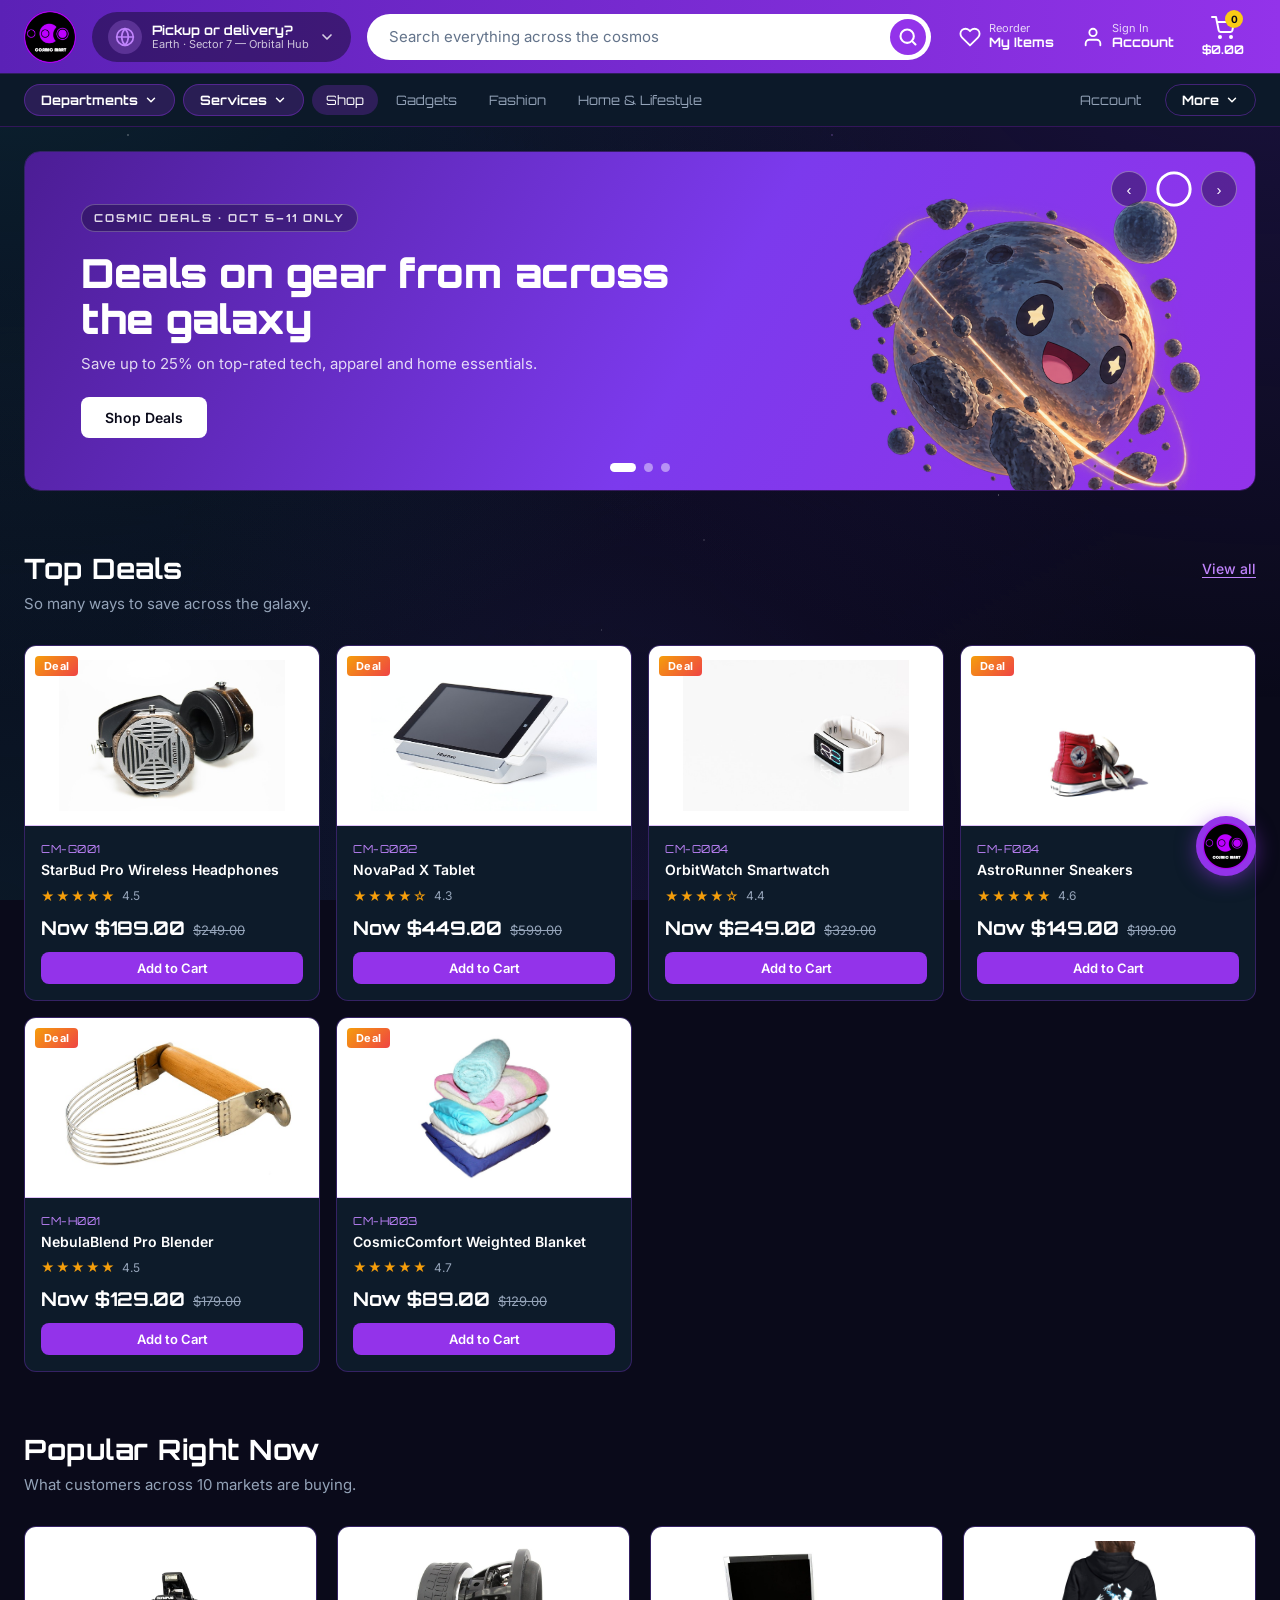
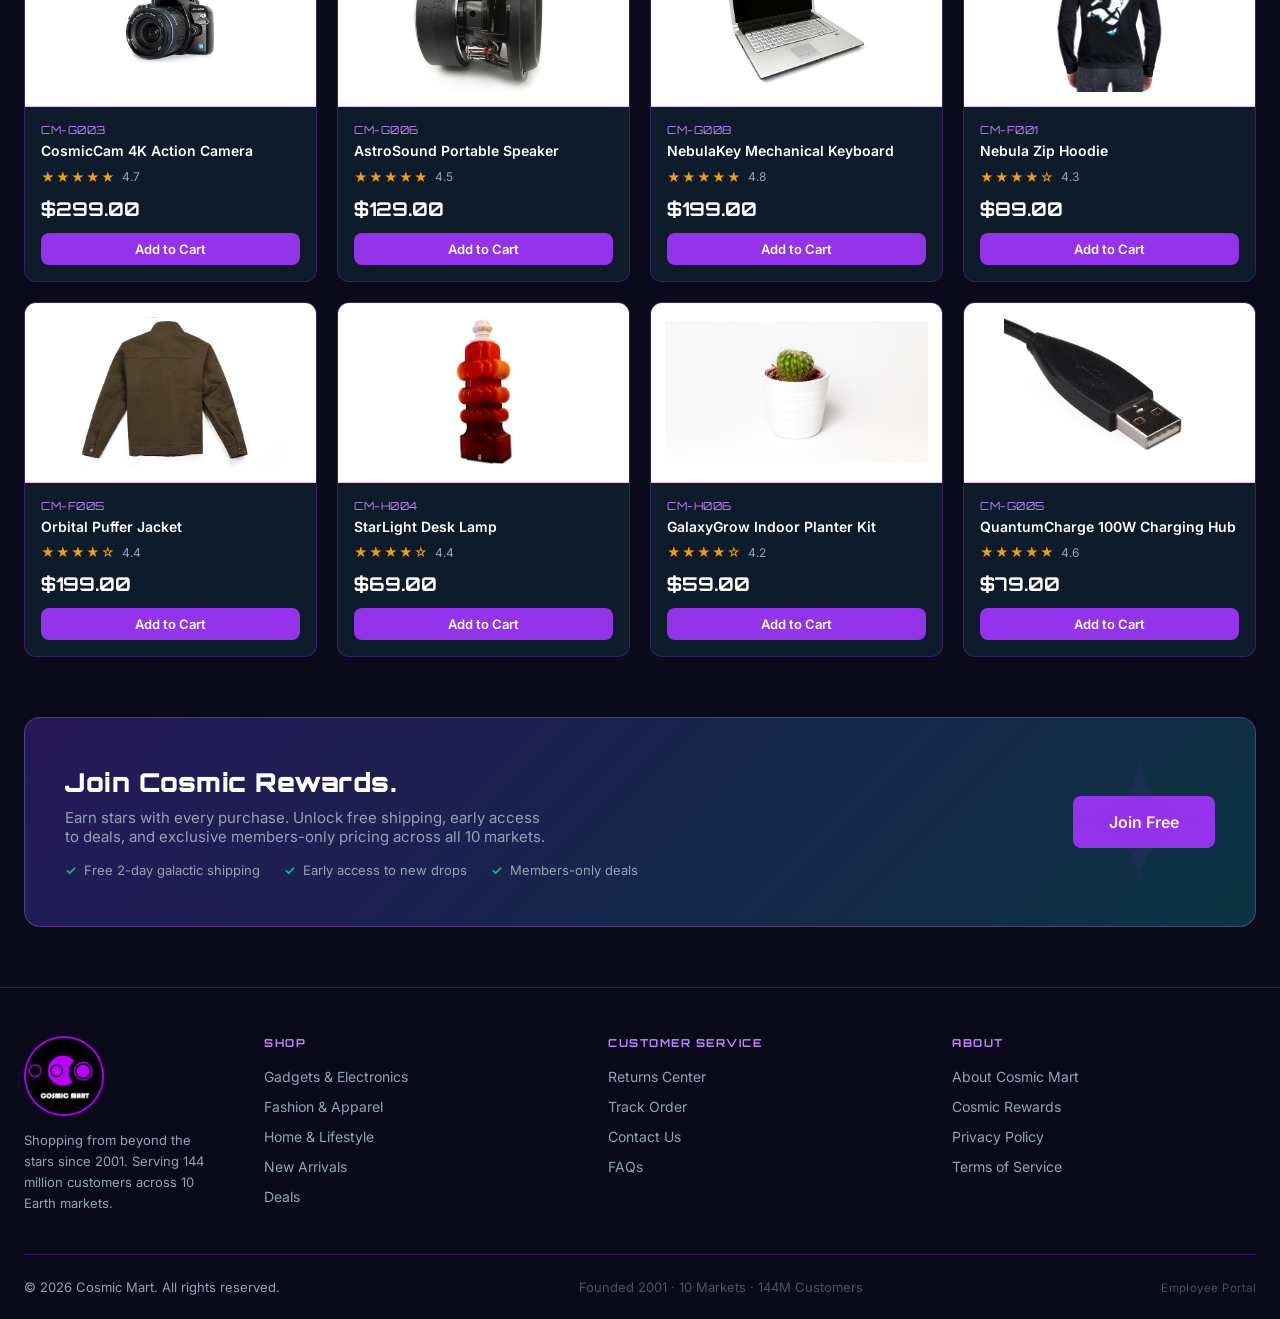
==== commit a46cb542: "Sprint 12: Employee portal login + escalation auth guard - New login.html + css/pages/login.css: ind" ====
--- a/cosmic-mart/index.html
+++ b/cosmic-mart/index.html
@@ -82,6 +82,8 @@
         </button>
         <div class="cm-nav-more-menu" id="cmMoreMenu" role="menu" hidden>
           <a href="returns.html" role="menuitem">Returns</a>
+          <a href="dashboard.html" role="menuitem" style="color:#c084fc;font-weight:600;">Returns Dashboard</a>
+          <a href="escalation.html" role="menuitem" style="color:#c084fc;font-weight:600;">Escalation Queue</a>
           <a href="#" role="menuitem">New Arrivals</a>
           <a href="#" role="menuitem">Cosmic Rewards</a>
           <a href="#" role="menuitem">Track Order</a>
@@ -218,6 +220,7 @@
     <div class="cm-footer-bottom">
       <p>© 2026 Cosmic Mart. All rights reserved.</p>
       <p class="cm-footer-meta">Founded 2001 · 10 Markets · 144M Customers</p>
+      <p class="cm-footer-portal"><a href="login.html">Employee Portal</a></p>
     </div>
   </div>
 </footer>
--- a/cosmic-mart/css/global.css
+++ b/cosmic-mart/css/global.css
@@ -625,6 +625,18 @@
   color: #4b5563;
 }
 
+.cm-footer-portal a {
+  font-size: 0.72rem;
+  color: rgba(148, 163, 184, 0.45);
+  text-decoration: none;
+  letter-spacing: 0.04em;
+  transition: color 0.15s;
+}
+
+.cm-footer-portal a:hover {
+  color: rgba(148, 163, 184, 0.8);
+}
+
 /* Responsive */
 @media (max-width: 1024px) {
   .cm-nav-location,
--- a/cosmic-mart/css/components.css
+++ b/cosmic-mart/css/components.css
@@ -711,6 +711,62 @@
   color: white;
 }
 
+/* Nova — product link cards inside chat bubble */
+.cm-nova-links {
+  display: flex;
+  flex-direction: column;
+  gap: 6px;
+  margin-top: 10px;
+}
+
+.cm-nova-link-card {
+  display: block;
+  padding: 8px 12px;
+  background: rgba(147, 51, 234, 0.12);
+  border: 1px solid rgba(147, 51, 234, 0.35);
+  border-radius: 8px;
+  color: var(--accent-glow);
+  font-family: 'Inter', sans-serif;
+  font-size: 12px;
+  text-decoration: none;
+  transition: background 0.15s, border-color 0.15s, color 0.15s;
+}
+
+.cm-nova-link-card:hover {
+  background: rgba(147, 51, 234, 0.24);
+  border-color: var(--accent);
+  color: #fff;
+}
+
+/* Nova — quick reply chips */
+.cm-nova-quick-replies {
+  display: flex;
+  flex-wrap: wrap;
+  gap: 6px;
+  padding: 2px 0 6px;
+  align-self: flex-start;
+  max-width: 88%;
+}
+
+.cm-nova-quick-reply-btn {
+  background: none;
+  border: 1px solid rgba(147, 51, 234, 0.45);
+  border-radius: 16px;
+  color: var(--accent-glow);
+  font-family: 'Inter', sans-serif;
+  font-size: 12px;
+  padding: 5px 13px;
+  cursor: pointer;
+  white-space: nowrap;
+  transition: background 0.15s, border-color 0.15s, color 0.15s;
+}
+
+.cm-nova-quick-reply-btn:hover {
+  background: rgba(147, 51, 234, 0.2);
+  border-color: var(--accent);
+  color: #fff;
+}
+
 /* ===== HOW IT WORKS ===== */
 .cm-how-it-works {
   display: grid;
